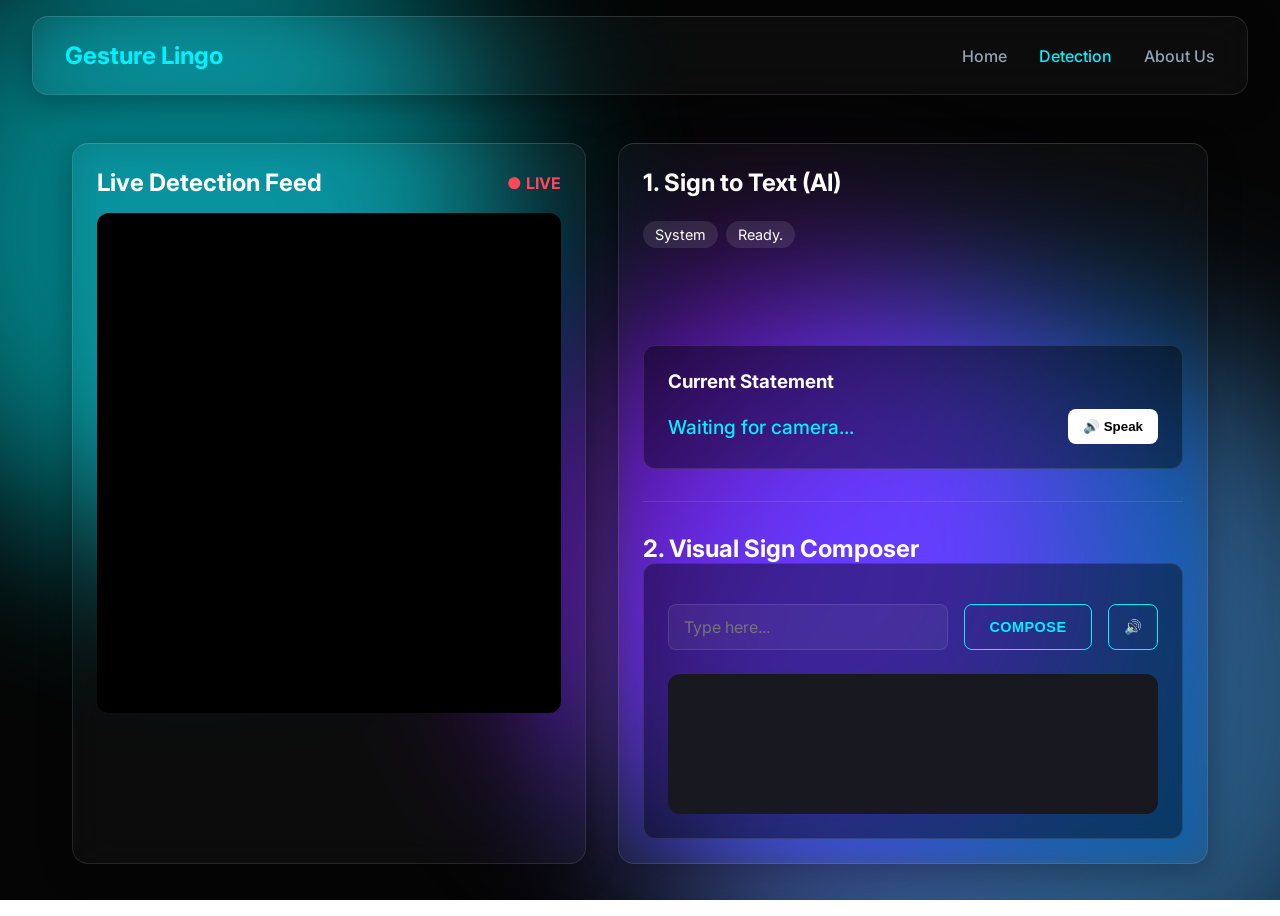
==== Frontend/detect.html @ 40fbab9a "Add files via upload" ====
<!DOCTYPE html>
<html lang="en">
<head>
    <meta charset="UTF-8">
    <meta name="viewport" content="width=device-width, initial-scale=1.0">
    <title>Gesture Lingo - Detection</title>
    <link rel="stylesheet" href="style.css">
</head>
<body>
    <div class="apple-mesh-bg">
        <div class="mesh-orb orb-1"></div>
        <div class="mesh-orb orb-2"></div>
        <div class="mesh-orb orb-3"></div>
    </div>

    <nav class="navbar glass-panel">
        <a href="index.html" class="nav-logo">Gesture Lingo</a>
        <div class="nav-links">
            <a href="index.html">Home</a>
            <a href="detect.html" class="active">Detection</a>
            <a href="about.html">About Us</a>
        </div>
    </nav>

    <main class="content-area detect-page">
        <div class="vision-section glass-panel">
            <div class="video-header">
                <h2>Live Detection Feed</h2>
                <span class="live-indicator">● LIVE</span>
            </div>
            <div class="video-container">
                <video id="webcam" class="webcam-feed" autoplay playsinline muted></video>
                <canvas id="output_canvas" class="output-canvas"></canvas>
            </div>
        </div>

        <div class="chat-section glass-panel">
            <h2>1. Sign to Text (AI)</h2>
            
            <div class="history-box" id="history-box">
                <span class="history-word">System</span>
                <span class="history-word">Ready.</span>
            </div>

            <div class="statement-box">
                <h3>Current Statement</h3>
                <div class="statement-controls">
                    <p class="final-statement" id="current-statement">Waiting for camera...</p>
                    <button class="speak-btn" id="speak-btn" title="Speak Aloud">🔊 Speak</button>
                </div>
            </div>

            <hr class="section-divider">

            <h2>2. Visual Sign Composer</h2>
            <div class="text-to-sign-box">
                <div class="input-group">
                    <input type="text" id="text-to-sign-input" class="sign-input" placeholder="Type here...">
                    <button class="compose-btn" id="translate-btn">Compose</button>
                    <button class="compose-btn" id="speak-input-btn" title="Speak Typed Text" style="padding: 10px 15px;">🔊</button>
                </div>
                
                <div class="sign-display" id="sign-display">
                    </div>
            </div>
        </div>
    </main>

    <script type="module" src="detect.js"></script>
</body>
</html>
---- Frontend/style.css ----
@import url('https://fonts.googleapis.com/css2?family=Inter:wght@300;500;700&display=swap');

:root {
  --bg-main: transparent; /* Changed for Apple mesh */
  --border-glass: rgba(255, 255, 255, 0.1);
  --accent-cyan: #00f2fe;
  --accent-blue: #4facfe;
  --text-main: #ffffff;
  --text-muted: #94a3b8;
}

* { box-sizing: border-box; margin: 0; padding: 0; }

body {
  font-family: 'Inter', sans-serif;
  background-color: var(--bg-main);
  color: var(--text-main);
  min-height: 100vh;
}

/* --- APPLE MESH GRADIENT BACKGROUND --- */
.apple-mesh-bg {
  position: fixed; top: 0; left: 0; width: 100vw; height: 100vh;
  z-index: -10; background-color: #050505; overflow: hidden;
}
.mesh-orb {
  position: absolute; border-radius: 50%; filter: blur(90px); opacity: 0.5;
  animation: floatOrb 20s infinite alternate ease-in-out;
}
.orb-1 { width: 50vw; height: 50vw; background: #00f2fe; top: -10%; left: -10%; animation-delay: 0s; }
.orb-2 { width: 60vw; height: 60vw; background: #4facfe; bottom: -20%; right: -10%; animation-delay: -5s; }
.orb-3 { width: 45vw; height: 45vw; background: #8a2be2; top: 30%; left: 40%; animation-delay: -10s; }

@keyframes floatOrb {
  0% { transform: translate(0, 0) scale(1); }
  33% { transform: translate(5vw, 10vh) scale(1.1); }
  66% { transform: translate(-10vw, 5vh) scale(0.9); }
  100% { transform: translate(0, -5vh) scale(1); }
}

/* --- UPGRADED APPLE GLASS PANEL --- */
.glass-panel {
  background: rgba(255, 255, 255, 0.03);
  backdrop-filter: saturate(180%) blur(20px);
  -webkit-backdrop-filter: saturate(180%) blur(20px);
  border: 1px solid var(--border-glass);
  border-top: 1px solid rgba(255, 255, 255, 0.15);
  border-radius: 16px;
  box-shadow: 0 8px 32px 0 rgba(0, 0, 0, 0.3);
}

/* Navigation */
.navbar { display: flex; justify-content: space-between; align-items: center; padding: 1.5rem 2rem; margin: 1rem 2rem; }
.nav-logo { font-size: 1.5rem; font-weight: 700; color: var(--accent-cyan); text-decoration: none;}
.nav-links { display: flex; gap: 2rem; }
.nav-links a { color: var(--text-muted); text-decoration: none; transition: 0.3s; font-weight: 500; }
.nav-links a:hover, .nav-links a.active { color: var(--accent-cyan); }

.content-area { padding: 2rem; max-width: 1200px; margin: 0 auto; text-align: center; }

/* Home Page Headers */
.hero-title { font-size: 4rem; margin-bottom: 1rem; }
.hero-title span { background: linear-gradient(to right, var(--accent-cyan), var(--accent-blue)); -webkit-background-clip: text; color: transparent; }
.hero-subtitle { font-size: 1.2rem; color: var(--text-muted); margin-bottom: 3rem; max-width: 800px; margin-left: auto; margin-right: auto;}

/* Enhanced Feature Grid (5 Cards Centered) */
.feature-grid { 
  display: flex; flex-wrap: wrap; justify-content: center; gap: 2rem; 
  margin-bottom: 4rem; padding: 0 1rem; max-width: 1100px; margin-left: auto; margin-right: auto;
}
.enhanced-card { 
  flex: 1 1 280px; max-width: 340px; position: relative; padding: 2.5rem 2rem; text-align: left; 
  background: linear-gradient(145deg, rgba(255,255,255,0.03) 0%, rgba(255,255,255,0.01) 100%);
  border: 1px solid var(--border-glass); border-radius: 20px; transition: all 0.4s ease; overflow: hidden; z-index: 1;
}
.enhanced-card::before {
  content: ""; position: absolute; top: 0; left: 0; right: 0; bottom: 0; border-radius: 20px; padding: 2px;
  background: linear-gradient(45deg, var(--accent-blue), var(--accent-cyan), transparent, transparent);
  -webkit-mask: linear-gradient(#fff 0 0) content-box, linear-gradient(#fff 0 0);
  -webkit-mask-composite: destination-out; mask-composite: exclude; opacity: 0; transition: opacity 0.4s ease; z-index: -1;
}
.enhanced-card:hover { 
  transform: translateY(-10px); 
  box-shadow: 0 20px 40px rgba(0, 0, 0, 0.4); 
}
.enhanced-card:hover::before { 
  opacity: 1; 
}
.card-icon { font-size: 2.5rem; margin-bottom: 1.2rem; background: linear-gradient(45deg, var(--accent-blue), var(--accent-cyan)); -webkit-background-clip: text; color: transparent; display: inline-block; text-shadow: 0 0 20px rgba(0, 242, 254, 0.4); }
.enhanced-card h3 { margin-bottom: 1rem; font-size: 1.3rem; font-weight: 700; color: #ffffff; letter-spacing: 0.5px; }
.enhanced-card p { color: var(--text-muted); line-height: 1.6; font-size: 0.95rem; }

.cta-btn { background: linear-gradient(45deg, var(--accent-blue), var(--accent-cyan)); border: none; padding: 1rem 2.5rem; color: #000; font-weight: 700; font-size: 1.1rem; border-radius: 50px; cursor: pointer; transition: transform 0.2s; text-decoration: none; display: inline-block;}
.cta-btn:hover { transform: scale(1.05); }

/* Detect Page - Base Layout */
.detect-page { display: grid; grid-template-columns: 2fr 1fr; gap: 2rem; text-align: left; }
.vision-section, .chat-section { padding: 1.5rem; display: flex; flex-direction: column; }
.video-header { display: flex; justify-content: space-between; align-items: center; margin-bottom: 1rem; }
.live-indicator { color: #ff4757; font-weight: 700; animation: blink 1.5s infinite; }
@keyframes blink { 0% {opacity: 1;} 50% {opacity: 0.4;} 100% {opacity: 1;} }
.video-container { width: 100%; height: 500px; background: #000; border-radius: 12px; overflow: hidden; position: relative; }
.webcam-feed { 
    width: 100%; 
    height: 100%; 
    object-fit: cover; 
  
    transform: scaleX(-1); 
}

.output-canvas { 
    position: absolute; 
    top: 0; 
    left: 0; 
    width: 100%; 
    height: 100%; 
    
   
    transform: scaleX(-1); 
}

/* Detect Page - Sign to Text (AI) */
.history-box { flex-grow: 1; margin: 1.5rem 0; display: flex; flex-wrap: wrap; align-content: flex-start; gap: 0.5rem; min-height: 100px;}
.history-word { background: rgba(255,255,255,0.1); padding: 5px 12px; border-radius: 20px; font-size: 0.9rem; }
.statement-box { background: rgba(0, 0, 0, 0.4); padding: 1.5rem; border-radius: 12px; border: 1px solid var(--border-glass); }
.statement-controls {
   display: flex; 
   justify-content: space-between; 
   align-items: center; 
   margin-top: 1rem; 
  }
.final-statement { font-size: 1.2rem; font-weight: 500; color: var(--accent-cyan); }
.speak-btn { background: #fff; border: none; padding: 10px 15px; border-radius: 8px; cursor: pointer; font-weight: 700; transition: 0.2s; color: #000;}
.speak-btn:hover { background: var(--accent-cyan); }

/* Detect Page - Visual Sign Composer */
.section-divider { border: 0; height: 1px; background: var(--border-glass); margin: 2rem 0; }
.text-to-sign-box { background: rgba(0, 0, 0, 0.4); padding: 1.5rem; border-radius: 12px; border: 1px solid var(--border-glass); }
.input-group { display: flex; gap: 1rem; margin-top: 1rem; }
.sign-input { flex: 1; background: rgba(255, 255, 255, 0.05); border: 1px solid var(--border-glass); color: white; padding: 12px 15px; border-radius: 8px; font-family: inherit; font-size: 1rem; outline: none; transition: 0.3s; }
.sign-input:focus { border-color: var(--accent-cyan); }
.compose-btn { background: transparent; border: 1px solid var(--accent-cyan); color: var(--accent-cyan); padding: 10px 24px; border-radius: 8px; cursor: pointer; font-weight: 700; font-size: 0.9rem; transition: 0.3s; text-transform: uppercase; letter-spacing: 0.5px; }
.compose-btn:hover { background: rgba(0, 242, 254, 0.1); }
.sign-display { margin-top: 1.5rem; min-height: 140px; display: flex; flex-wrap: wrap; justify-content: center; gap: 15px; padding: 20px; background: #181820; border-radius: 12px; }

/* Visual Composer - White Cards */
.sign-card { width: 65px; height: 90px; background: #ffffff; border-radius: 8px; display: flex; flex-direction: column; box-shadow: 0 4px 6px rgba(0,0,0,0.3); animation: popIn 0.3s ease-out forwards; overflow: hidden; }
.sign-card-icon { flex: 1; display: flex; align-items: center; justify-content: center; font-size: 2rem; background: #ffffff; color: #000;}
.sign-card-letter { height: 30px; display: flex; align-items: center; justify-content: center; font-size: 1rem; font-weight: 700; color: #000; border-top: 1px solid #e5e7eb; background: #ffffff; }
@keyframes popIn { 0% { transform: scale(0.8); opacity: 0; } 100% { transform: scale(1); opacity: 1; } }

/* About Page & Layouts */
.section-title { margin: 3rem 0 1.5rem; border-bottom: 1px solid var(--border-glass); padding-bottom: 0.5rem; text-align: center; }
.faculty-grid { display: grid; grid-template-columns: repeat(auto-fit, minmax(250px, 1fr)); gap: 2rem; }

/* Team Single Row Styling */
.team-grid { display: flex; flex-wrap: nowrap; gap: 2rem; overflow-x: auto; padding-bottom: 1.5rem; justify-content: space-between; }
.team-grid::-webkit-scrollbar { height: 8px; }
.team-grid::-webkit-scrollbar-track { background: var(--border-glass); border-radius: 10px; }
.team-grid::-webkit-scrollbar-thumb { background: var(--accent-cyan); border-radius: 10px; }
.person-card { padding: 2rem; text-align: center; transition: transform 0.2s; }
.team-grid .person-card { flex: 0 0 180px; }
.person-card:hover { transform: translateY(-5px); }
.avatar { width: 100px; height: 100px; border-radius: 50%; margin-bottom: 1rem; background: #0b0f19; border: 2px solid var(--accent-cyan); object-fit: cover;}
.role-badge { display: inline-block; background: var(--accent-blue); color: #000; padding: 4px 10px; border-radius: 12px; font-size: 0.8rem; font-weight: 700; margin-top: 10px; }

@media (max-width: 900px) { .detect-page { grid-template-columns: 1fr; } }
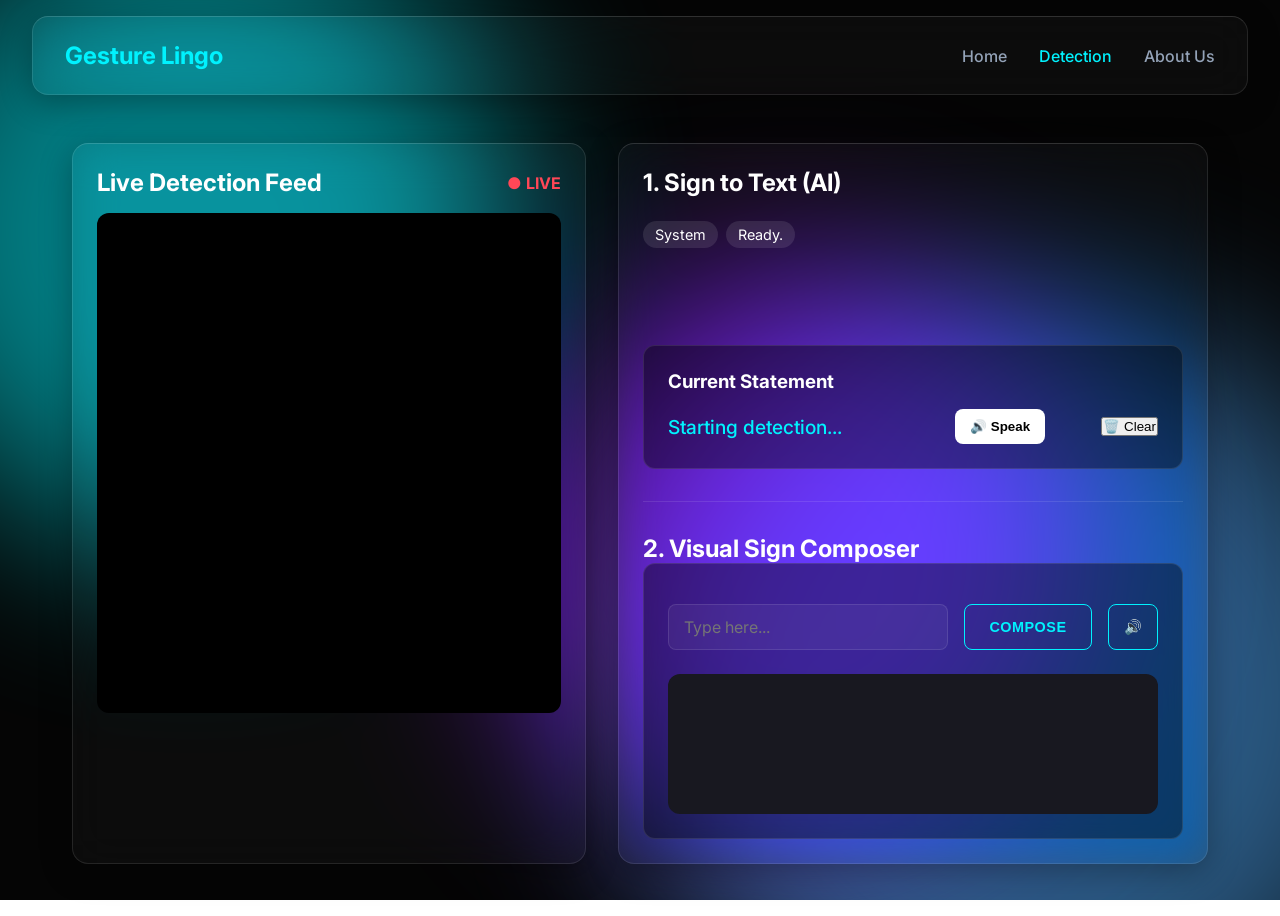
==== commit ac32e3ac: "connected backend to frontend" ====
--- a/Frontend/detect.html
+++ b/Frontend/detect.html
@@ -30,7 +30,7 @@
             </div>
             <div class="video-container">
                 <video id="webcam" class="webcam-feed" autoplay playsinline muted></video>
-                <canvas id="output_canvas" class="output-canvas"></canvas>
+                <canvas id="output_canvas" class="output-canvas" style="position: absolute; top: 0; left: 0; z-index: 10; pointer-events: none;"></canvas>
             </div>
         </div>
 
@@ -46,7 +46,9 @@
                 <h3>Current Statement</h3>
                 <div class="statement-controls">
                     <p class="final-statement" id="current-statement">Waiting for camera...</p>
+                    <div class="prediction-status" id="prediction-status"></div>
                     <button class="speak-btn" id="speak-btn" title="Speak Aloud">🔊 Speak</button>
+                    <button class="clear-btn" id="clear-btn" title="Clear Text">🗑️ Clear</button>
                 </div>
             </div>
 
